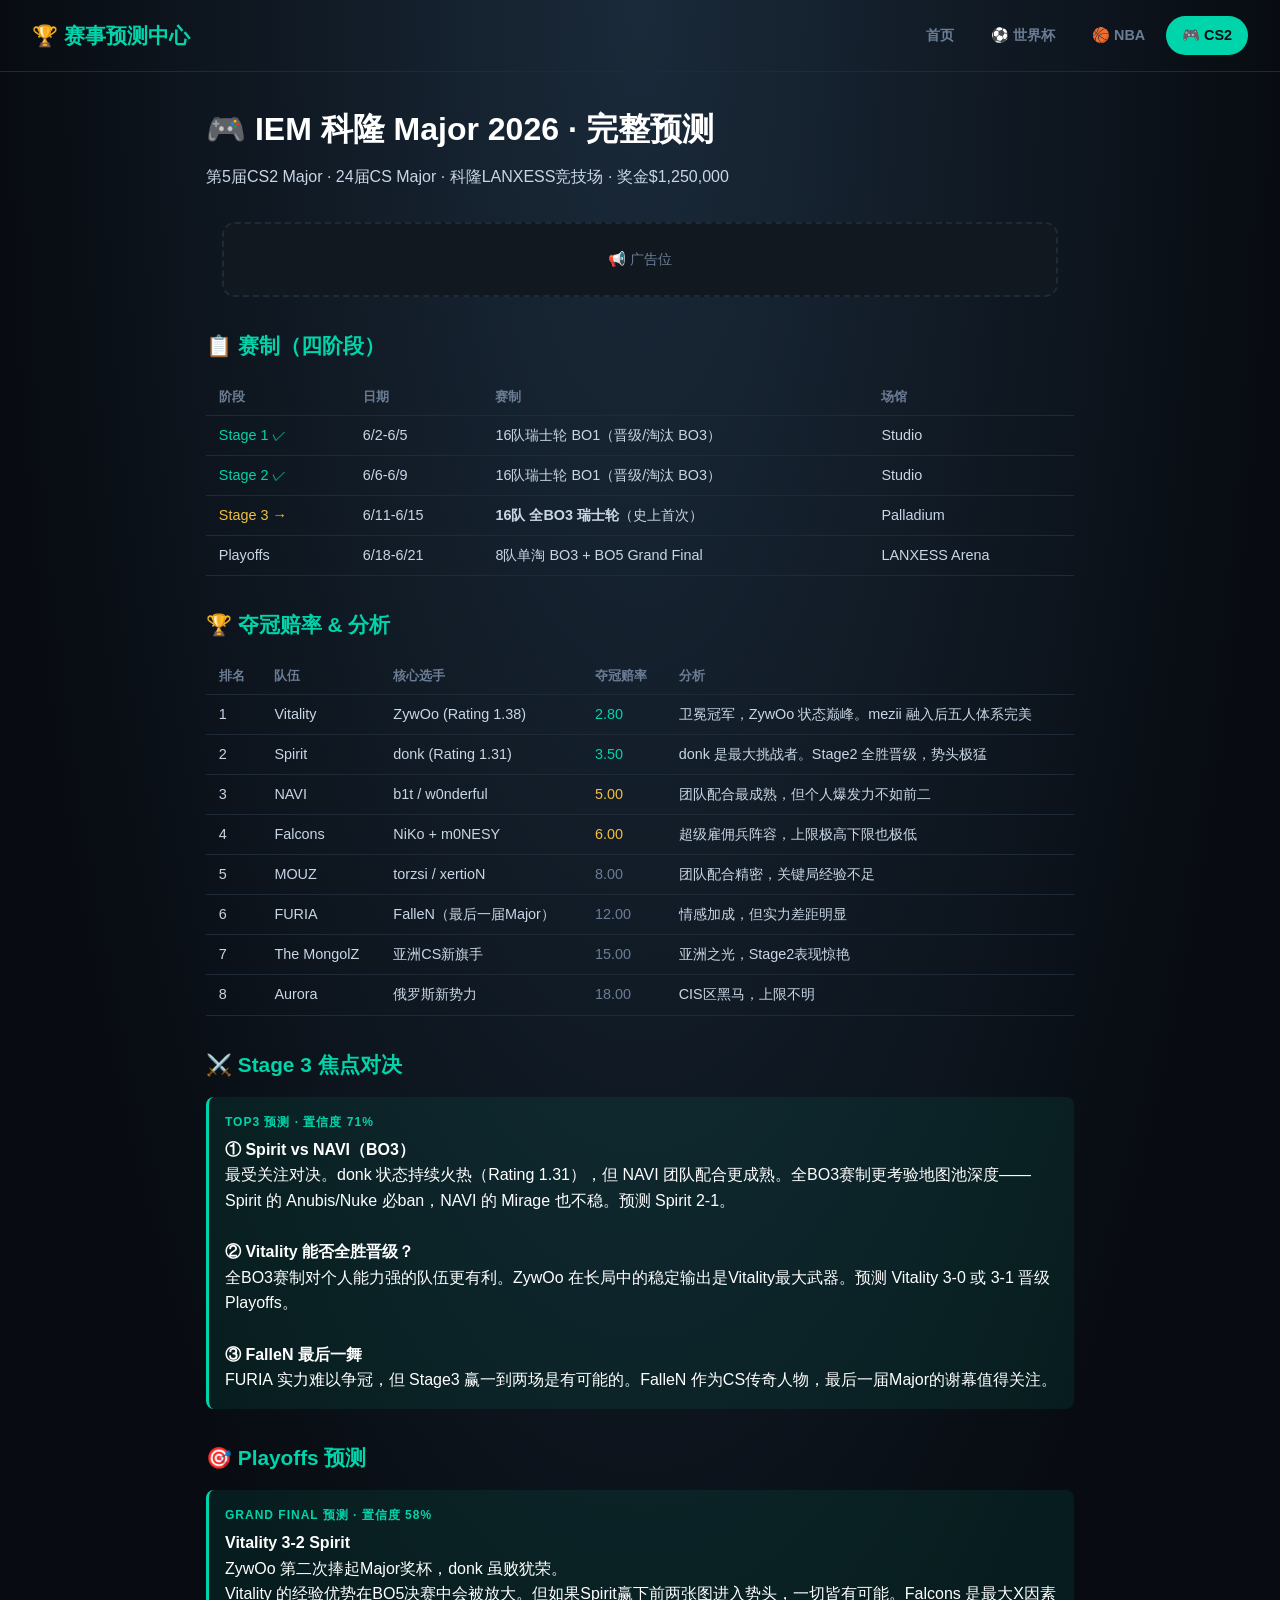
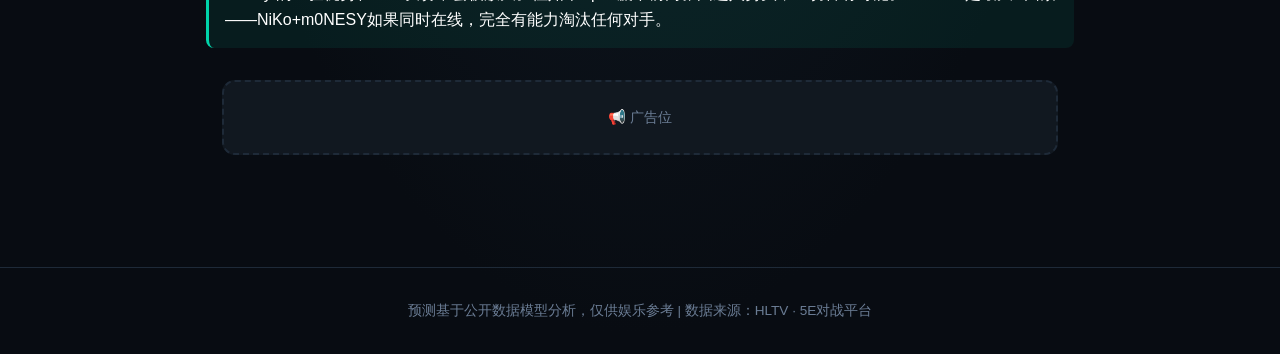
==== cs2.html @ 6b48df7f "赛事预测网站" ====
<!DOCTYPE html>
<html lang="zh-CN">
<head>
<meta charset="UTF-8">
<meta name="viewport" content="width=device-width, initial-scale=1.0">
<meta name="description" content="IEM科隆2026 CS2 Major完整预测：Stage3对阵、Playoffs前瞻、ZywOo vs donk。史上首次全BO3 Stage3，奖金125万美元。">
<meta name="keywords" content="CS2 Major,IEM科隆2026,Vitality,Spirit,ZywOo,donk,NAVI,5E对战平台">
<title>IEM科隆Major 2026预测 | CS2 · Stage3 · Playoffs</title>
<link rel="stylesheet" href="style.css">
</head>
<body>
<header>
  <div class="logo">🏆 赛事预测中心</div>
  <nav>
    <a href="index.html">首页</a>
    <a href="wc.html">⚽ 世界杯</a>
    <a href="nba.html">🏀 NBA</a>
    <a href="cs2.html" class="active">🎮 CS2</a>
  </nav>
</header>

<main class="content">
  <h1>🎮 IEM 科隆 Major 2026 · 完整预测</h1>
  <p>第5届CS2 Major · 24届CS Major · 科隆LANXESS竞技场 · 奖金$1,250,000</p>

  <div class="ad-banner"><div class="ad-placeholder">📢 广告位</div></div>

  <h2>📋 赛制（四阶段）</h2>
  <table>
    <tr><th>阶段</th><th>日期</th><th>赛制</th><th>场馆</th></tr>
    <tr><td style="color:#00d4aa">Stage 1 ✓</td><td>6/2-6/5</td><td>16队瑞士轮 BO1（晋级/淘汰 BO3）</td><td>Studio</td></tr>
    <tr><td style="color:#00d4aa">Stage 2 ✓</td><td>6/6-6/9</td><td>16队瑞士轮 BO1（晋级/淘汰 BO3）</td><td>Studio</td></tr>
    <tr><td style="color:#f0c040">Stage 3 →</td><td>6/11-6/15</td><td><strong>16队 全BO3 瑞士轮</strong>（史上首次）</td><td>Palladium</td></tr>
    <tr><td>Playoffs</td><td>6/18-6/21</td><td>8队单淘 BO3 + BO5 Grand Final</td><td>LANXESS Arena</td></tr>
  </table>

  <h2>🏆 夺冠赔率 & 分析</h2>
  <table>
    <tr><th>排名</th><th>队伍</th><th>核心选手</th><th>夺冠赔率</th><th>分析</th></tr>
    <tr><td>1</td><td>Vitality</td><td>ZywOo (Rating 1.38)</td><td style="color:#00d4aa">2.80</td><td>卫冕冠军，ZywOo 状态巅峰。mezii 融入后五人体系完美</td></tr>
    <tr><td>2</td><td>Spirit</td><td>donk (Rating 1.31)</td><td style="color:#00d4aa">3.50</td><td>donk 是最大挑战者。Stage2 全胜晋级，势头极猛</td></tr>
    <tr><td>3</td><td>NAVI</td><td>b1t / w0nderful</td><td style="color:#f0c040">5.00</td><td>团队配合最成熟，但个人爆发力不如前二</td></tr>
    <tr><td>4</td><td>Falcons</td><td>NiKo + m0NESY</td><td style="color:#f0c040">6.00</td><td>超级雇佣兵阵容，上限极高下限也极低</td></tr>
    <tr><td>5</td><td>MOUZ</td><td>torzsi / xertioN</td><td style="color:#6b7d95">8.00</td><td>团队配合精密，关键局经验不足</td></tr>
    <tr><td>6</td><td>FURIA</td><td>FalleN（最后一届Major）</td><td style="color:#6b7d95">12.00</td><td>情感加成，但实力差距明显</td></tr>
    <tr><td>7</td><td>The MongolZ</td><td>亚洲CS新旗手</td><td style="color:#6b7d95">15.00</td><td>亚洲之光，Stage2表现惊艳</td></tr>
    <tr><td>8</td><td>Aurora</td><td>俄罗斯新势力</td><td style="color:#6b7d95">18.00</td><td>CIS区黑马，上限不明</td></tr>
  </table>

  <h2>⚔️ Stage 3 焦点对决</h2>
  <div class="prediction-box">
    <div class="label">TOP3 预测 · 置信度 71%</div>
    <div class="body">
      <strong>① Spirit vs NAVI（BO3）</strong><br>
      最受关注对决。donk 状态持续火热（Rating 1.31），但 NAVI 团队配合更成熟。全BO3赛制更考验地图池深度——Spirit 的 Anubis/Nuke 必ban，NAVI 的 Mirage 也不稳。预测 Spirit 2-1。<br><br>
      <strong>② Vitality 能否全胜晋级？</strong><br>
      全BO3赛制对个人能力强的队伍更有利。ZywOo 在长局中的稳定输出是Vitality最大武器。预测 Vitality 3-0 或 3-1 晋级 Playoffs。<br><br>
      <strong>③ FalleN 最后一舞</strong><br>
      FURIA 实力难以争冠，但 Stage3 赢一到两场是有可能的。FalleN 作为CS传奇人物，最后一届Major的谢幕值得关注。
    </div>
  </div>

  <h2>🎯 Playoffs 预测</h2>
  <div class="prediction-box">
    <div class="label">Grand Final 预测 · 置信度 58%</div>
    <div class="body">
      <strong>Vitality 3-2 Spirit</strong><br>
      ZywOo 第二次捧起Major奖杯，donk 虽败犹荣。<br>
      Vitality 的经验优势在BO5决赛中会被放大。但如果Spirit赢下前两张图进入势头，一切皆有可能。Falcons 是最大X因素——NiKo+m0NESY如果同时在线，完全有能力淘汰任何对手。
    </div>
  </div>

  <div class="ad-banner"><div class="ad-placeholder">📢 广告位</div></div>
</main>

<footer>
  <p>预测基于公开数据模型分析，仅供娱乐参考 | 数据来源：HLTV · 5E对战平台</p>
</footer>
</body>
</html>
---- style.css ----
:root{--bg:#080c12;--card:#111820;--accent:#00d4aa;--gold:#f0c040;--red:#ff4757;--text:#c8d6e5;--muted:#6b7d95;--border:#1e2a38;--btn:#00b4d8}
*{margin:0;padding:0;box-sizing:border-box}
body{background:var(--bg);color:var(--text);font-family:-apple-system,BlinkMacSystemFont,'Segoe UI','PingFang SC',sans-serif;line-height:1.6;background-image:radial-gradient(ellipse at 50% 0%,#1a2a3a 0%,var(--bg) 70%);min-height:100vh}

/* Header */
header{display:flex;justify-content:space-between;align-items:center;padding:1rem 2rem;border-bottom:1px solid var(--border);flex-wrap:wrap;gap:1rem}
.logo{font-size:1.3rem;font-weight:800;color:var(--accent)}
nav{display:flex;gap:0.3rem;flex-wrap:wrap}
nav a{padding:.5rem 1rem;border-radius:1.5rem;color:var(--muted);text-decoration:none;font-size:.9rem;font-weight:600;transition:all .15s}
nav a:hover,nav a.active{background:var(--accent);color:var(--bg)}

/* Hero */
.hero{text-align:center;padding:2.5rem 1rem 1.5rem}
.hero h1{font-size:2.5rem;font-weight:800;background:linear-gradient(135deg,var(--accent),var(--btn));-webkit-background-clip:text;-webkit-text-fill-color:transparent}
.hero p{color:var(--muted);margin-top:.4rem;font-size:1.05rem}

/* Event Grid */
.events{display:grid;grid-template-columns:repeat(auto-fit,minmax(340px,1fr));gap:1.2rem;max-width:1300px;margin:0 auto;padding:0 1rem}
.event-card{background:var(--card);border:1px solid var(--border);border-radius:1rem;padding:1.5rem;transition:transform .15s,box-shadow .15s}
.event-card:hover{transform:translateY(-2px);box-shadow:0 8px 32px rgba(0,0,0,.3)}
.event-header{display:flex;justify-content:space-between;align-items:center;margin-bottom:.8rem}
.event-header h2{font-size:1.2rem;color:#fff}
.status{padding:.2rem .7rem;border-radius:1rem;font-size:.7rem;font-weight:700}
.status.upcoming{background:#2e3b4e;color:var(--accent)}
.status.live{background:var(--red);color:#fff;animation:pulse 2s infinite}
@keyframes pulse{0%,100%{opacity:1}50%{opacity:.6}}
.desc{color:var(--muted);font-size:.9rem;margin-bottom:.8rem}
.highlight{background:rgba(0,0,0,.2);padding:.8rem;border-radius:.6rem;margin-bottom:.8rem}
.match-row{display:flex;justify-content:space-between;padding:.3rem 0;font-size:.9rem;border-bottom:1px solid var(--border)}
.match-row:last-child{border:none}
.date{color:var(--muted);font-size:.8rem}
.btn{display:inline-block;padding:.5rem 1.2rem;background:var(--accent);color:var(--bg);border-radius:1.5rem;text-decoration:none;font-weight:700;font-size:.85rem;margin-top:.5rem;transition:opacity .15s}
.btn:hover{opacity:.85}

/* Ad Banner */
.ad-banner{max-width:1300px;margin:2rem auto;padding:0 1rem}
.ad-placeholder{background:var(--card);border:2px dashed var(--border);border-radius:.8rem;padding:1.5rem;text-align:center;color:var(--muted);font-size:.9rem}

/* Daily Picks */
.daily-picks{max-width:1300px;margin:2rem auto;padding:0 1rem}
.daily-picks h2{color:var(--accent);margin-bottom:1rem;font-size:1.2rem}
.pick-grid{display:grid;grid-template-columns:repeat(auto-fit,minmax(250px,1fr));gap:.8rem}
.pick-card{background:var(--card);border:1px solid var(--border);border-radius:.8rem;padding:1rem;font-size:.9rem}
.pick-tag{display:inline-block;padding:.1rem .5rem;border-radius:.3rem;font-size:.7rem;font-weight:700;background:rgba(0,212,170,.15);color:var(--accent);margin-bottom:.4rem}
.pick-result{color:var(--gold);font-weight:700;margin-top:.3rem}
.pick-reason{color:var(--muted);font-size:.8rem;margin-top:.2rem}

/* Full page content */
.content{max-width:900px;margin:0 auto;padding:2rem 1rem}
.content h1{font-size:2rem;color:#fff;margin-bottom:.5rem}
.content h2{font-size:1.3rem;color:var(--accent);margin:2rem 0 .8rem}
.content h3{color:#fff;margin:1.2rem 0 .5rem;font-size:1.05rem}
.content p{color:var(--text);margin-bottom:.8rem;line-height:1.7}
.content ul{color:var(--text);padding-left:1.5rem;margin-bottom:1rem}
.content li{margin-bottom:.3rem}
.content table{width:100%;border-collapse:collapse;margin:1rem 0;font-size:.9rem}
.content th,.content td{padding:.5rem .8rem;text-align:left;border-bottom:1px solid var(--border)}
.content th{color:var(--muted);font-weight:600;font-size:.8rem}
.prediction-box{background:rgba(0,212,170,.08);border-left:3px solid var(--accent);padding:1rem;border-radius:.5rem;margin:1rem 0}
.prediction-box .label{font-size:.75rem;color:var(--accent);font-weight:700;text-transform:uppercase;letter-spacing:1px}
.prediction-box .body{margin-top:.3rem;color:#fff;line-height:1.6}

/* Footer */
footer{text-align:center;padding:2rem;color:var(--muted);font-size:.85rem;border-top:1px solid var(--border);margin-top:3rem}

@media(max-width:768px){
  header{flex-direction:column;text-align:center}
  .hero h1{font-size:1.8rem}
  .events{grid-template-columns:1fr}
}
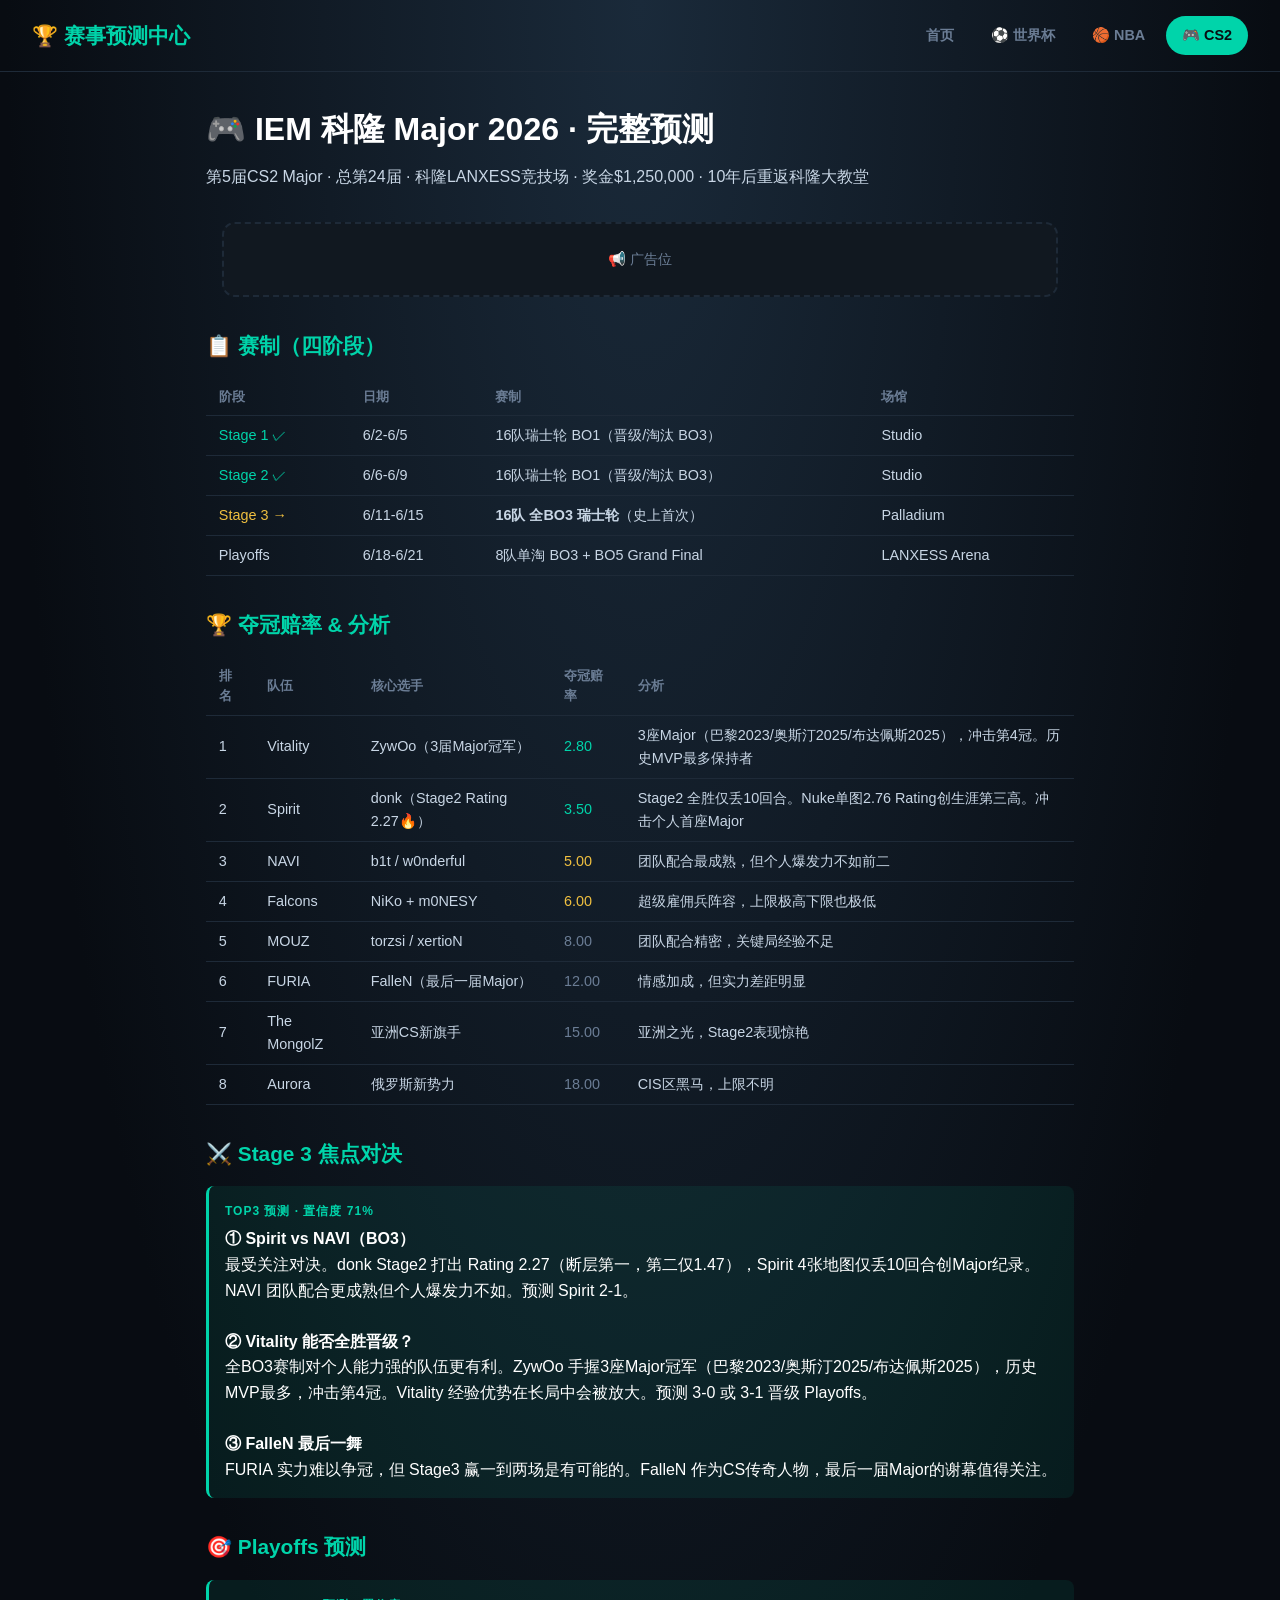
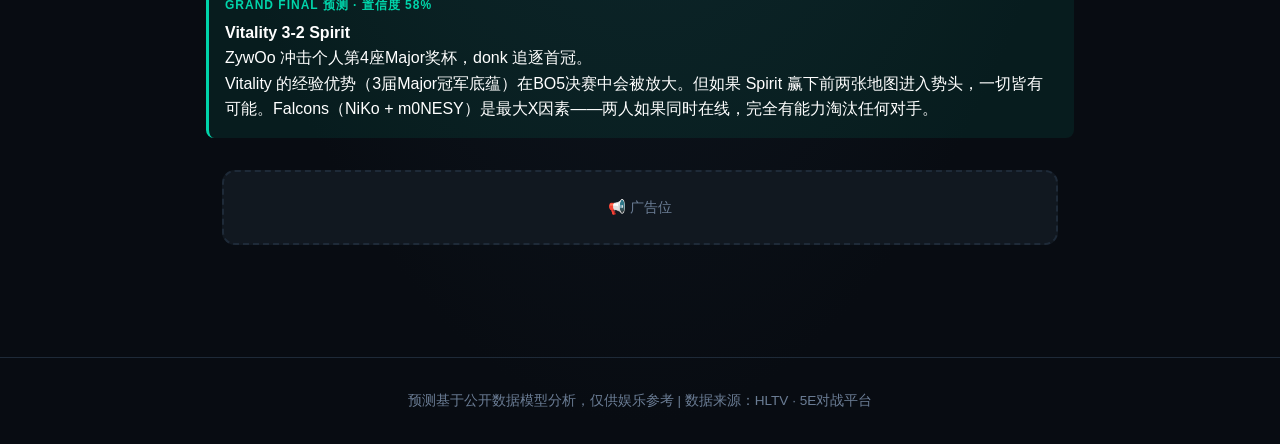
==== commit 0c7236d8: "fix: ZywOo 3届Major, donk Stage2数据更新" ====
--- a/cs2.html
+++ b/cs2.html
@@ -21,7 +21,7 @@
 
 <main class="content">
   <h1>🎮 IEM 科隆 Major 2026 · 完整预测</h1>
-  <p>第5届CS2 Major · 24届CS Major · 科隆LANXESS竞技场 · 奖金$1,250,000</p>
+  <p>第5届CS2 Major · 总第24届 · 科隆LANXESS竞技场 · 奖金$1,250,000 · 10年后重返科隆大教堂</p>
 
   <div class="ad-banner"><div class="ad-placeholder">📢 广告位</div></div>
 
@@ -37,8 +37,8 @@
   <h2>🏆 夺冠赔率 & 分析</h2>
   <table>
     <tr><th>排名</th><th>队伍</th><th>核心选手</th><th>夺冠赔率</th><th>分析</th></tr>
-    <tr><td>1</td><td>Vitality</td><td>ZywOo (Rating 1.38)</td><td style="color:#00d4aa">2.80</td><td>卫冕冠军，ZywOo 状态巅峰。mezii 融入后五人体系完美</td></tr>
-    <tr><td>2</td><td>Spirit</td><td>donk (Rating 1.31)</td><td style="color:#00d4aa">3.50</td><td>donk 是最大挑战者。Stage2 全胜晋级，势头极猛</td></tr>
+    <tr><td>1</td><td>Vitality</td><td>ZywOo（3届Major冠军）</td><td style="color:#00d4aa">2.80</td><td>3座Major（巴黎2023/奥斯汀2025/布达佩斯2025），冲击第4冠。历史MVP最多保持者</td></tr>
+    <tr><td>2</td><td>Spirit</td><td>donk（Stage2 Rating 2.27🔥）</td><td style="color:#00d4aa">3.50</td><td>Stage2 全胜仅丢10回合。Nuke单图2.76 Rating创生涯第三高。冲击个人首座Major</td></tr>
     <tr><td>3</td><td>NAVI</td><td>b1t / w0nderful</td><td style="color:#f0c040">5.00</td><td>团队配合最成熟，但个人爆发力不如前二</td></tr>
     <tr><td>4</td><td>Falcons</td><td>NiKo + m0NESY</td><td style="color:#f0c040">6.00</td><td>超级雇佣兵阵容，上限极高下限也极低</td></tr>
     <tr><td>5</td><td>MOUZ</td><td>torzsi / xertioN</td><td style="color:#6b7d95">8.00</td><td>团队配合精密，关键局经验不足</td></tr>
@@ -52,9 +52,9 @@
     <div class="label">TOP3 预测 · 置信度 71%</div>
     <div class="body">
       <strong>① Spirit vs NAVI（BO3）</strong><br>
-      最受关注对决。donk 状态持续火热（Rating 1.31），但 NAVI 团队配合更成熟。全BO3赛制更考验地图池深度——Spirit 的 Anubis/Nuke 必ban，NAVI 的 Mirage 也不稳。预测 Spirit 2-1。<br><br>
+      最受关注对决。donk Stage2 打出 Rating 2.27（断层第一，第二仅1.47），Spirit 4张地图仅丢10回合创Major纪录。NAVI 团队配合更成熟但个人爆发力不如。预测 Spirit 2-1。<br><br>
       <strong>② Vitality 能否全胜晋级？</strong><br>
-      全BO3赛制对个人能力强的队伍更有利。ZywOo 在长局中的稳定输出是Vitality最大武器。预测 Vitality 3-0 或 3-1 晋级 Playoffs。<br><br>
+      全BO3赛制对个人能力强的队伍更有利。ZywOo 手握3座Major冠军（巴黎2023/奥斯汀2025/布达佩斯2025），历史MVP最多，冲击第4冠。Vitality 经验优势在长局中会被放大。预测 3-0 或 3-1 晋级 Playoffs。<br><br>
       <strong>③ FalleN 最后一舞</strong><br>
       FURIA 实力难以争冠，但 Stage3 赢一到两场是有可能的。FalleN 作为CS传奇人物，最后一届Major的谢幕值得关注。
     </div>
@@ -65,8 +65,8 @@
     <div class="label">Grand Final 预测 · 置信度 58%</div>
     <div class="body">
       <strong>Vitality 3-2 Spirit</strong><br>
-      ZywOo 第二次捧起Major奖杯，donk 虽败犹荣。<br>
-      Vitality 的经验优势在BO5决赛中会被放大。但如果Spirit赢下前两张图进入势头，一切皆有可能。Falcons 是最大X因素——NiKo+m0NESY如果同时在线，完全有能力淘汰任何对手。
+      ZywOo 冲击个人第4座Major奖杯，donk 追逐首冠。<br>
+      Vitality 的经验优势（3届Major冠军底蕴）在BO5决赛中会被放大。但如果 Spirit 赢下前两张地图进入势头，一切皆有可能。Falcons（NiKo + m0NESY）是最大X因素——两人如果同时在线，完全有能力淘汰任何对手。
     </div>
   </div>
 
